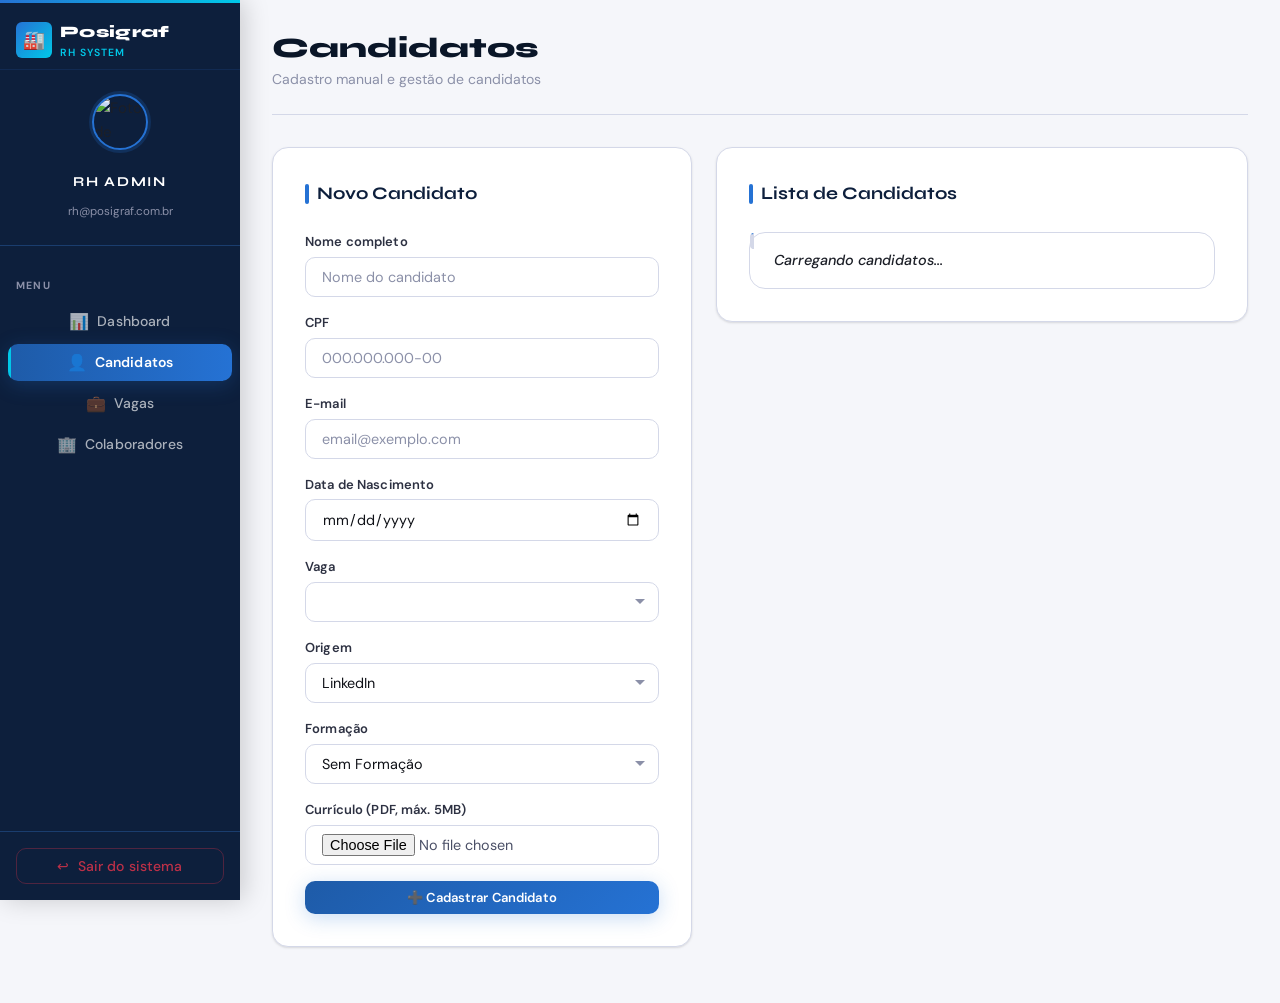
==== cadastro.html @ 5c3bd885 "Adicionando os arquivos do projeto RH Consta index.html, arquivos responsivos, sistema de interligaç" ====
<!DOCTYPE html>
<!--
  ============================================================
  SISTEMA DE RH - POSIGRAF
  Página: Cadastro Manual de Candidatos (cadastro.html)
  ============================================================
  Descrição:
    Permite ao time de RH cadastrar candidatos manualmente,
    sem depender do formulário público de inscrição. Inclui
    listagem dos candidatos existentes com ações de status,
    upload de currículo, seleção de vaga e indicação.

  Dependências:
    - style.css     : Estilos globais do sistema
    - supabase-js   : Cliente do banco de dados
    - cadastro.js   : Lógica de cadastro e listagem
  ============================================================
-->
<html lang="pt-br">
<head>
  <meta charset="UTF-8">
  <meta name="viewport" content="width=device-width, initial-scale=1.0">
  <title>Candidatos — RH Posigraf</title>
  <link rel="stylesheet" href="style.css">
</head>
<body>

<button class="btn-menu-mobile" onclick="toggleSidebar()" aria-label="Abrir menu">☰</button>
<div class="sidebar-overlay" id="sidebarOverlay" onclick="toggleSidebar()"></div>

<!-- =====================================================
     SIDEBAR
===================================================== -->
<nav id="sidebar" role="navigation" aria-label="Menu principal">

  <div class="sidebar-logo">
    <div class="sidebar-logo-icon">🏭</div>
    <div>
      <div class="sidebar-logo-texto">Posigraf</div>
      <div class="sidebar-logo-sub">RH System</div>
    </div>
  </div>

  <div class="sidebar-perfil">
    <img id="fotoPerfil" src="https://img.bgstatic.com/multiLang/web/605120c4719cc92a226e9ac6f3049631.jpg" alt="Foto de perfil">
    <div id="nomePerfil" class="nav-secao-titulo" style="color:white;font-size:.85rem;">RH Admin</div>
    <div id="emailPerfil" class="texto-muted" style="font-size:.72rem;">rh@posigraf.com.br</div>
  </div>

  <div class="sidebar-nav">
    <span class="nav-secao-titulo">Menu</span>

    <button class="nav-btn" onclick="irDashboard()">
      <span class="nav-icon">📊</span> Dashboard
    </button>

    <button class="nav-btn ativo" onclick="void(0)">
      <span class="nav-icon">👤</span> Candidatos
    </button>

    <button class="nav-btn" onclick="location.href='vagas.html'">
      <span class="nav-icon">💼</span> Vagas
    </button>

    <button class="nav-btn" onclick="location.href='colaboradores.html'">
      <span class="nav-icon">🏢</span> Colaboradores
    </button>
  </div>

  <div class="sidebar-footer">
    <button class="btn-logout" onclick="logout()">
      <span>↩</span> Sair do sistema
    </button>
  </div>
</nav>

<!-- =====================================================
     CONTEÚDO PRINCIPAL
===================================================== -->
<main id="conteudo">

  <div class="topbar">
    <div>
      <h1 class="topbar-titulo">Candidatos</h1>
      <p class="topbar-subtitulo">Cadastro manual e gestão de candidatos</p>
    </div>
  </div>

  <!-- Grid: formulário + lista -->
  <div style="display:grid; grid-template-columns: 420px 1fr; gap:24px; align-items:start;">

    <!-- ===== FORMULÁRIO DE CADASTRO ===== -->
    <div class="card">
      <div class="card-titulo">Novo Candidato</div>

      <div class="form-grid">
        <!-- Dados pessoais -->
        <div class="form-grupo">
          <label for="nome">Nome completo</label>
          <input type="text" id="nome" placeholder="Nome do candidato">
        </div>

        <div class="form-grupo">
          <label for="cpf">CPF</label>
          <input type="text" id="cpf" placeholder="000.000.000-00">
        </div>

        <div class="form-grupo">
          <label for="email">E-mail</label>
          <input type="email" id="email" placeholder="email@exemplo.com">
        </div>

        <div class="form-grupo">
          <label for="data_nascimento">Data de Nascimento</label>
          <input type="date" id="data_nascimento">
        </div>

        <div class="form-grupo full">
          <label for="vaga">Vaga</label>
          <select id="vaga"></select>
        </div>

        <!-- Origem do candidato -->
        <div class="form-grupo full">
          <label for="origem">Origem</label>
          <select id="origem" onchange="verificarOrigem()">
            <option value="linkedin">LinkedIn</option>
            <option value="indeed">Indeed</option>
            <option value="github">GitHub</option>
            <option value="gupy">Gupy</option>
            <option value="site">Site da empresa</option>
            <option value="indicacao">Indicação</option>
            <option value="outro">Outro</option>
          </select>
        </div>

        <!-- Campos de indicação (visíveis condicionalmente) -->
        <div id="indicacaoFields" class="campo-condicional full">
          <div class="form-grupo">
            <label for="email_indicador">E-mail corporativo do indicador</label>
            <input type="email" id="email_indicador" placeholder="colaborador@posigraf.com.br" onchange="buscarIndicador()">
          </div>
          <div class="form-grupo">
            <label for="quem_indicou">Nome do colaborador</label>
            <input type="text" id="quem_indicou" placeholder="Preenchido automaticamente" readonly>
          </div>
        </div>

        <!-- Nível de formação -->
        <div class="form-grupo full">
          <label for="tipo_formacao">Formação</label>
          <select id="tipo_formacao">
            <option value="sem_formacao" selected>Sem Formação</option>
            <option value="ensino_medio">Ensino Médio</option>
            <option value="ensino_medio_integrado">Ensino Médio Integrado</option>
            <option value="curso_tecnico">Curso Técnico</option>
            <option value="graduacao">Graduação</option>
            <option value="pos_graduacao">Pós-Graduação</option>
          </select>
        </div>

        <!-- Detalhes da formação (condicionais) -->
        <div id="camposFormacaoDetalhes" class="campo-condicional full">
          <div class="form-grupo">
            <label for="tipo_instituicao">Tipo de Instituição</label>
            <select id="tipo_instituicao">
              <option value="">Selecione</option>
            </select>
          </div>
          <div class="form-grupo">
            <label for="instituicao">Nome da Instituição</label>
            <input type="text" id="instituicao" placeholder="Ex: UTFPR, SENAI">
          </div>
          <div class="form-grupo">
            <label for="curso">Curso</label>
            <input type="text" id="curso" placeholder="Ex: Engenharia Elétrica">
          </div>
        </div>

        <!-- Upload de currículo -->
        <div class="form-grupo full">
          <label for="curriculo">Currículo (PDF, máx. 5MB)</label>
          <input type="file" id="curriculo" accept=".pdf">
        </div>

      </div>

      <!-- Botão de cadastro -->
      <button class="btn-primario mt-md" style="width:100%;" onclick="cadastrar()">
        ➕ Cadastrar Candidato
      </button>
    </div>

    <!-- ===== LISTA DE CANDIDATOS ===== -->
    <div class="card">
      <div class="card-titulo">Lista de Candidatos</div>
      <ul id="lista">
        <li class="loading">Carregando candidatos...</li>
      </ul>
    </div>

  </div>
</main>

<script src="https://cdn.jsdelivr.net/npm/@supabase/supabase-js"></script>
<script src="cadastro.js"></script>
<script>
  function toggleSidebar() {
    document.getElementById('sidebar').classList.toggle('aberta');
    document.getElementById('sidebarOverlay').classList.toggle('visivel');
  }

  /**
   * Atualiza a visibilidade do campo de indicação com base na origem selecionada.
   * Reutiliza a lógica de verificarOrigem() do cadastro.js mas adiciona a classe CSS.
   */
  document.getElementById('origem').addEventListener('change', function() {
    const div = document.getElementById('indicacaoFields');
    div.classList.toggle('visivel', this.value === 'indicacao');
  });
</script>
</body>
</html>
---- style.css ----
/**
 * ============================================================
 * SISTEMA DE RH - POSIGRAF
 * Folha de Estilos Global (style.css)
 * ============================================================
 *
 * Descrição:
 *   Arquivo de estilos compartilhado por todas as páginas
 *   administrativas do sistema de Recursos Humanos da Posigraf.
 *   Define a identidade visual, o sistema de cores, tipografia,
 *   componentes reutilizáveis e o layout base com sidebar.
 *
 * Arquitetura:
 *   - Variáveis CSS (Design Tokens)
 *   - Reset e Base
 *   - Layout (Sidebar + Conteúdo)
 *   - Componentes (Cards, Botões, Inputs, Tabelas, Badges)
 *   - Utilitários
 *   - Responsividade
 *
 * Identidade Visual:
 *   Paleta baseada no azul institucional Posigraf, com acentos
 *   em ciano e tons neutros escuros para contraste adequado.
 *
 * Autor: Sistema RH Posigraf
 * ============================================================
 */

/* ============================================================
   1. IMPORTS DE FONTES
   Importação de família tipográfica do Google Fonts.
   - "Syne": display, para títulos e headings.
   - "DM Sans": corpo de texto, leitura confortável em telas.
   ============================================================ */
@import url('https://fonts.googleapis.com/css2?family=Syne:wght@400;600;700;800&family=DM+Sans:wght@300;400;500;600&display=swap');

/* ============================================================
   2. DESIGN TOKENS (Variáveis CSS)
   Centraliza todos os valores de design para fácil manutenção
   e consistência visual entre os componentes.
   ============================================================ */
:root {
  /* --- Paleta Principal --- */
  --azul-900: #0a1628;       /* Fundo sidebar profundo */
  --azul-800: #0d1f3c;       /* Sidebar base */
  --azul-700: #112a52;       /* Sidebar hover suave */
  --azul-600: #1a3d6e;       /* Bordas e divisores */
  --azul-500: #1e5ba8;       /* Cor primária da marca */
  --azul-400: #2572d4;       /* Botões e links */
  --azul-300: #4a90e2;       /* Hover de botões */
  --azul-100: #d6e8ff;       /* Backgrounds suaves */
  --azul-50:  #eef4ff;       /* Backgrounds muito suaves */

  /* --- Acento Ciano --- */
  --ciano-500: #00c8e8;
  --ciano-400: #22daf5;
  --ciano-100: #ccf5fc;

  /* --- Neutros --- */
  --neutro-900: #0f1117;
  --neutro-800: #1c1f27;
  --neutro-700: #2d3142;
  --neutro-600: #4a4f66;
  --neutro-400: #8b90a8;
  --neutro-200: #d4d8e8;
  --neutro-100: #eceef5;
  --neutro-50:  #f5f6fa;
  --branco: #ffffff;

  /* --- Semânticas --- */
  --sucesso: #0fba72;
  --sucesso-bg: #e8faf3;
  --erro: #e8344b;
  --erro-bg: #fdeaed;
  --aviso: #f5a623;
  --aviso-bg: #fef6e4;
  --info: var(--azul-400);
  --info-bg: var(--azul-50);

  /* --- Tipografia --- */
  --fonte-display: 'Syne', sans-serif;
  --fonte-corpo: 'DM Sans', sans-serif;

  /* --- Espaçamentos --- */
  --espaco-xs:  4px;
  --espaco-sm:  8px;
  --espaco-md:  16px;
  --espaco-lg:  24px;
  --espaco-xl:  32px;
  --espaco-2xl: 48px;

  /* --- Bordas --- */
  --raio-sm: 6px;
  --raio-md: 10px;
  --raio-lg: 16px;
  --raio-xl: 24px;
  --raio-pill: 9999px;

  /* --- Sombras --- */
  --sombra-sm: 0 1px 3px rgba(0,0,0,0.08), 0 1px 2px rgba(0,0,0,0.06);
  --sombra-md: 0 4px 16px rgba(10, 30, 70, 0.10);
  --sombra-lg: 0 8px 32px rgba(10, 30, 70, 0.16);
  --sombra-azul: 0 4px 20px rgba(37, 114, 212, 0.25);

  /* --- Transições --- */
  --transicao: 0.2s ease;
  --transicao-lenta: 0.35s cubic-bezier(0.4, 0, 0.2, 1);

  /* --- Sidebar --- */
  --sidebar-largura: 240px;
  --sidebar-largura-min: 72px;
}

/* ============================================================
   3. RESET E BASE
   Normaliza comportamentos padrão do navegador e define
   estilos fundamentais do documento.
   ============================================================ */
*, *::before, *::after {
  box-sizing: border-box;
  margin: 0;
  padding: 0;
}

html {
  font-size: 16px;
  scroll-behavior: smooth;
  -webkit-text-size-adjust: 100%;
}

body {
  font-family: var(--fonte-corpo);
  font-size: 0.9375rem;
  color: var(--neutro-800);
  background: var(--neutro-50);
  line-height: 1.6;
  min-height: 100vh;
  display: flex;
  overflow-x: hidden;
}

/* ============================================================
   4. LAYOUT PRINCIPAL
   Estrutura de duas colunas: sidebar fixa + área de conteúdo
   com scroll independente.
   ============================================================ */

/* --- Wrapper geral --- */
.app-wrapper {
  display: flex;
  width: 100%;
  min-height: 100vh;
}

/* --- SIDEBAR --- */
#sidebar {
  width: var(--sidebar-largura);
  min-height: 100vh;
  background: var(--azul-800);
  display: flex;
  flex-direction: column;
  position: fixed;
  top: 0;
  left: 0;
  bottom: 0;
  z-index: 100;
  transition: width var(--transicao-lenta);
  overflow: hidden;
  box-shadow: 4px 0 24px rgba(0,0,0,0.18);
}

/* Linha decorativa superior da sidebar */
#sidebar::before {
  content: '';
  display: block;
  height: 3px;
  background: linear-gradient(90deg, var(--azul-400), var(--ciano-500));
  flex-shrink: 0;
}

/* --- Área do perfil no topo da sidebar --- */
.sidebar-perfil {
  padding: var(--espaco-lg) var(--espaco-md);
  border-bottom: 1px solid var(--azul-600);
  display: flex;
  flex-direction: column;
  align-items: center;
  gap: var(--espaco-sm);
}

/* --- Avatar do perfil --- */
#fotoPerfil {
  width: 56px;
  height: 56px;
  border-radius: var(--raio-pill);
  object-fit: cover;
  border: 2px solid var(--azul-400);
  box-shadow: 0 0 0 3px rgba(37,114,212,0.2);
}

/* --- Nome e e-mail no perfil --- */
#nomePerfil {
  font-family: var(--fonte-display);
  font-size: 0.9rem;
  font-weight: 700;
  color: var(--branco);
  text-align: center;
  line-height: 1.2;
}

#emailPerfil {
  font-size: 0.72rem;
  color: var(--neutro-400);
  text-align: center;
  white-space: nowrap;
  overflow: hidden;
  text-overflow: ellipsis;
  max-width: 200px;
}

/* --- Logo / Marca na sidebar --- */
.sidebar-logo {
  padding: var(--espaco-md) var(--espaco-md) var(--espaco-sm);
  display: flex;
  align-items: center;
  gap: var(--espaco-sm);
  border-bottom: 1px solid var(--azul-700);
}

.sidebar-logo-icon {
  width: 36px;
  height: 36px;
  background: linear-gradient(135deg, var(--azul-400), var(--ciano-500));
  border-radius: var(--raio-sm);
  display: flex;
  align-items: center;
  justify-content: center;
  font-size: 1.1rem;
  flex-shrink: 0;
}

.sidebar-logo-texto {
  font-family: var(--fonte-display);
  font-size: 1rem;
  font-weight: 800;
  color: var(--branco);
  letter-spacing: 0.02em;
}

.sidebar-logo-sub {
  font-size: 0.65rem;
  color: var(--ciano-500);
  font-weight: 600;
  letter-spacing: 0.1em;
  text-transform: uppercase;
}

/* --- Navegação da sidebar --- */
.sidebar-nav {
  flex: 1;
  padding: var(--espaco-md) var(--espaco-sm);
  display: flex;
  flex-direction: column;
  gap: var(--espaco-xs);
  overflow-y: auto;
}

/* Grupo de itens de nav com título de seção */
.nav-secao-titulo {
  font-size: 0.65rem;
  font-weight: 700;
  letter-spacing: 0.12em;
  text-transform: uppercase;
  color: var(--neutro-400);
  padding: var(--espaco-sm) var(--espaco-sm) var(--espaco-xs);
  margin-top: var(--espaco-sm);
}

/* --- Botões de navegação da sidebar --- */
.nav-btn {
  display: flex;
  align-items: center;
  gap: var(--espaco-sm);
  padding: var(--espaco-sm) var(--espaco-md);
  border-radius: var(--raio-md);
  border: none;
  background: transparent;
  color: rgba(255,255,255,0.65);
  font-family: var(--fonte-corpo);
  font-size: 0.875rem;
  font-weight: 500;
  cursor: pointer;
  width: 100%;
  text-align: left;
  transition: background var(--transicao), color var(--transicao), transform var(--transicao);
  position: relative;
  overflow: hidden;
  white-space: nowrap;
}

.nav-btn .nav-icon {
  font-size: 1rem;
  flex-shrink: 0;
  width: 20px;
  text-align: center;
}

.nav-btn:hover {
  background: var(--azul-700);
  color: var(--branco);
  transform: translateX(2px);
}

/* Classe aplicada via JS para indicar página ativa */
.nav-btn.ativo {
  background: linear-gradient(90deg, var(--azul-500), var(--azul-400));
  color: var(--branco);
  font-weight: 600;
  box-shadow: var(--sombra-azul);
}

.nav-btn.ativo::before {
  content: '';
  position: absolute;
  left: 0; top: 0; bottom: 0;
  width: 3px;
  background: var(--ciano-500);
  border-radius: 0 2px 2px 0;
}

/* --- Área de logout no rodapé da sidebar --- */
.sidebar-footer {
  padding: var(--espaco-md);
  border-top: 1px solid var(--azul-600);
}

.btn-logout {
  display: flex;
  align-items: center;
  gap: var(--espaco-sm);
  width: 100%;
  padding: var(--espaco-sm) var(--espaco-md);
  border-radius: var(--raio-md);
  border: 1px solid rgba(232, 52, 75, 0.3);
  background: transparent;
  color: rgba(232, 52, 75, 0.8);
  font-family: var(--fonte-corpo);
  font-size: 0.875rem;
  font-weight: 500;
  cursor: pointer;
  transition: all var(--transicao);
  white-space: nowrap;
}

.btn-logout:hover {
  background: rgba(232, 52, 75, 0.1);
  color: var(--erro);
  border-color: var(--erro);
}

/* --- ÁREA DE CONTEÚDO PRINCIPAL --- */
#conteudo {
  flex: 1;
  margin-left: var(--sidebar-largura);
  padding: var(--espaco-xl);
  min-height: 100vh;
  transition: margin-left var(--transicao-lenta);
  max-width: calc(100vw - var(--sidebar-largura));
}

/* ============================================================
   5. TOPBAR (Cabeçalho das páginas)
   Barra superior dentro da área de conteúdo com título
   da página e ações contextuais.
   ============================================================ */
.topbar {
  display: flex;
  align-items: center;
  justify-content: space-between;
  margin-bottom: var(--espaco-xl);
  padding-bottom: var(--espaco-lg);
  border-bottom: 1px solid var(--neutro-200);
}

.topbar-titulo {
  font-family: var(--fonte-display);
  font-size: 1.75rem;
  font-weight: 800;
  color: var(--azul-900);
  line-height: 1.2;
}

.topbar-subtitulo {
  font-size: 0.875rem;
  color: var(--neutro-400);
  margin-top: 2px;
}

/* ============================================================
   6. CARDS E PAINÉIS
   Componente de contêiner com elevação visual para agrupar
   seções de conteúdo relacionadas.
   ============================================================ */
.card {
  background: var(--branco);
  border-radius: var(--raio-lg);
  padding: var(--espaco-xl);
  box-shadow: var(--sombra-sm);
  border: 1px solid var(--neutro-200);
  margin-bottom: var(--espaco-lg);
}

.card-titulo {
  font-family: var(--fonte-display);
  font-size: 1.1rem;
  font-weight: 700;
  color: var(--azul-800);
  margin-bottom: var(--espaco-lg);
  display: flex;
  align-items: center;
  gap: var(--espaco-sm);
}

.card-titulo::before {
  content: '';
  display: inline-block;
  width: 4px;
  height: 1.1em;
  background: var(--azul-400);
  border-radius: 2px;
}

/* --- Cards de métricas do Dashboard --- */
.metricas-grid {
  display: grid;
  grid-template-columns: repeat(auto-fit, minmax(160px, 1fr));
  gap: var(--espaco-md);
  margin-bottom: var(--espaco-lg);
}

.metrica-card {
  background: var(--branco);
  border-radius: var(--raio-lg);
  padding: var(--espaco-lg);
  border: 1px solid var(--neutro-200);
  box-shadow: var(--sombra-sm);
  transition: box-shadow var(--transicao), transform var(--transicao);
  cursor: default;
}

.metrica-card:hover {
  box-shadow: var(--sombra-md);
  transform: translateY(-2px);
}

.metrica-card-label {
  font-size: 0.75rem;
  font-weight: 600;
  color: var(--neutro-400);
  text-transform: uppercase;
  letter-spacing: 0.08em;
  margin-bottom: var(--espaco-xs);
}

.metrica-card-valor {
  font-family: var(--fonte-display);
  font-size: 2rem;
  font-weight: 800;
  color: var(--azul-800);
  line-height: 1;
}

.metrica-card.azul    { border-top: 3px solid var(--azul-400); }
.metrica-card.verde   { border-top: 3px solid var(--sucesso); }
.metrica-card.vermelho{ border-top: 3px solid var(--erro); }
.metrica-card.ciano   { border-top: 3px solid var(--ciano-500); }

/* ============================================================
   7. BOTÕES
   Sistema de botões com variantes semânticas.
   ============================================================ */
button, .btn {
  display: inline-flex;
  align-items: center;
  justify-content: center;
  gap: var(--espaco-xs);
  padding: var(--espaco-sm) var(--espaco-md);
  border-radius: var(--raio-md);
  border: none;
  font-family: var(--fonte-corpo);
  font-size: 0.8125rem;
  font-weight: 600;
  cursor: pointer;
  transition: all var(--transicao);
  white-space: nowrap;
  text-decoration: none;
  letter-spacing: 0.01em;
}

/* Botão primário — ações principais */
.btn-primario, button.btn-primario {
  background: linear-gradient(135deg, var(--azul-500), var(--azul-400));
  color: var(--branco);
  box-shadow: var(--sombra-azul);
}
.btn-primario:hover {
  background: linear-gradient(135deg, var(--azul-400), var(--azul-300));
  transform: translateY(-1px);
  box-shadow: 0 6px 24px rgba(37,114,212,0.35);
}

/* Botão secundário — ações de suporte */
.btn-secundario {
  background: var(--azul-50);
  color: var(--azul-500);
  border: 1px solid var(--azul-100);
}
.btn-secundario:hover {
  background: var(--azul-100);
  border-color: var(--azul-300);
}

/* Botão sucesso — aprovar, confirmar */
.btn-sucesso {
  background: var(--sucesso-bg);
  color: var(--sucesso);
  border: 1px solid rgba(15, 186, 114, 0.2);
}
.btn-sucesso:hover {
  background: var(--sucesso);
  color: var(--branco);
}

/* Botão perigo — excluir, reprovar */
.btn-perigo {
  background: var(--erro-bg);
  color: var(--erro);
  border: 1px solid rgba(232, 52, 75, 0.2);
}
.btn-perigo:hover {
  background: var(--erro);
  color: var(--branco);
}

/* Botão aviso — reabrir, reativar */
.btn-aviso {
  background: var(--aviso-bg);
  color: var(--aviso);
  border: 1px solid rgba(245, 166, 35, 0.2);
}
.btn-aviso:hover {
  background: var(--aviso);
  color: var(--branco);
}

/* Botão neutro — ações secundárias genéricas */
.btn-neutro {
  background: var(--neutro-100);
  color: var(--neutro-700);
  border: 1px solid var(--neutro-200);
}
.btn-neutro:hover {
  background: var(--neutro-200);
  color: var(--neutro-900);
}

/* Grupo de botões em linha */
.btn-grupo {
  display: flex;
  flex-wrap: wrap;
  gap: var(--espaco-xs);
  margin-top: var(--espaco-sm);
}

/* ============================================================
   8. FORMULÁRIOS
   Estilos para campos de entrada, selects, textareas e labels.
   ============================================================ */
.form-grid {
  display: grid;
  grid-template-columns: repeat(auto-fit, minmax(240px, 1fr));
  gap: var(--espaco-md);
}

.form-grupo {
  display: flex;
  flex-direction: column;
  gap: var(--espaco-xs);
}

.form-grupo.full {
  grid-column: 1 / -1;
}

label, .form-label {
  font-size: 0.8125rem;
  font-weight: 600;
  color: var(--neutro-700);
  letter-spacing: 0.01em;
}

input[type="text"],
input[type="email"],
input[type="number"],
input[type="date"],
input[type="file"],
select,
textarea {
  width: 100%;
  padding: 10px var(--espaco-md);
  border: 1.5px solid var(--neutro-200);
  border-radius: var(--raio-md);
  background: var(--branco);
  font-family: var(--fonte-corpo);
  font-size: 0.9rem;
  color: var(--neutro-900);
  transition: border-color var(--transicao), box-shadow var(--transicao);
  outline: none;
  appearance: none;
  -webkit-appearance: none;
}

input:focus,
select:focus,
textarea:focus {
  border-color: var(--azul-400);
  box-shadow: 0 0 0 3px rgba(37, 114, 212, 0.12);
}

input::placeholder,
textarea::placeholder {
  color: var(--neutro-400);
}

select {
  background-image: url("data:image/svg+xml,%3Csvg xmlns='http://www.w3.org/2000/svg' width='12' height='12' viewBox='0 0 12 12'%3E%3Cpath fill='%238b90a8' d='M6 8L1 3h10z'/%3E%3C/svg%3E");
  background-repeat: no-repeat;
  background-position: right 12px center;
  padding-right: 36px;
  cursor: pointer;
}

textarea {
  resize: vertical;
  min-height: 90px;
  line-height: 1.6;
}

input[type="file"] {
  padding: 8px var(--espaco-md);
  cursor: pointer;
  color: var(--neutro-600);
}

/* Campo de busca/filtro */
.campo-busca-wrapper {
  display: flex;
  gap: var(--espaco-sm);
  flex-wrap: wrap;
  align-items: center;
  margin-bottom: var(--espaco-lg);
}

.campo-busca-wrapper input,
.campo-busca-wrapper select {
  max-width: 240px;
  flex: 1;
}

/* ============================================================
   9. LISTA DE CANDIDATOS / COLABORADORES
   Estilos para as listas que exibem registros do banco
   com ações inline.
   ============================================================ */
#lista {
  list-style: none;
  display: flex;
  flex-direction: column;
  gap: var(--espaco-sm);
}

#lista li {
  background: var(--branco);
  border: 1px solid var(--neutro-200);
  border-radius: var(--raio-lg);
  padding: var(--espaco-md) var(--espaco-lg);
  display: flex;
  flex-wrap: wrap;
  align-items: center;
  gap: var(--espaco-sm);
  transition: box-shadow var(--transicao), border-color var(--transicao);
  position: relative;
  font-size: 0.9rem;
  font-weight: 500;
  color: var(--neutro-800);
}

#lista li:hover {
  box-shadow: var(--sombra-md);
  border-color: var(--azul-100);
}

/* Indicador colorido no lado esquerdo do item */
#lista li::before {
  content: '';
  position: absolute;
  left: 0; top: 0; bottom: 0;
  width: 4px;
  border-radius: var(--raio-lg) 0 0 var(--raio-lg);
  background: var(--neutro-200);
}

/* Estados de cor via JS */
#lista li[data-status="aprovado"]::before  { background: var(--sucesso); }
#lista li[data-status="reprovado"]::before { background: var(--erro); }
#lista li[data-status="em_processo"]::before { background: var(--aviso); }

/* Painel de detalhes expansível */
.detalhe-panel {
  width: 100%;
  background: var(--azul-50);
  border-radius: var(--raio-md);
  padding: var(--espaco-md);
  margin-top: var(--espaco-sm);
  border: 1px solid var(--azul-100);
  font-size: 0.875rem;
  line-height: 1.8;
  color: var(--neutro-700);
}

.detalhe-panel p {
  margin: 0;
}

.detalhe-panel strong {
  color: var(--azul-700);
  font-weight: 600;
}

/* ============================================================
   10. BADGES E TAGS DE STATUS
   Componentes de indicação visual de estado.
   ============================================================ */
.badge {
  display: inline-flex;
  align-items: center;
  padding: 3px 10px;
  border-radius: var(--raio-pill);
  font-size: 0.72rem;
  font-weight: 700;
  letter-spacing: 0.04em;
  text-transform: uppercase;
}

.badge-sucesso  { background: var(--sucesso-bg);  color: var(--sucesso); }
.badge-erro     { background: var(--erro-bg);     color: var(--erro); }
.badge-aviso    { background: var(--aviso-bg);    color: var(--aviso); }
.badge-info     { background: var(--info-bg);     color: var(--info); }
.badge-neutro   { background: var(--neutro-100);  color: var(--neutro-600); }

/* ============================================================
   11. GRÁFICOS
   Contêiner do canvas do Chart.js com tamanho definido.
   ============================================================ */
.grafico-wrapper {
  width: 100%;
  max-width: 340px;
  margin: 0 auto;
}

/* ============================================================
   12. INFO DE VAGA (inscricao.html)
   Painel que exibe os detalhes da vaga selecionada no
   formulário de inscrição público.
   ============================================================ */
#infoVaga {
  background: var(--azul-50);
  border: 1px solid var(--azul-100);
  border-radius: var(--raio-md);
  padding: var(--espaco-md);
  margin-top: var(--espaco-sm);
  font-size: 0.875rem;
  color: var(--neutro-700);
  line-height: 1.8;
}

#infoVaga p { margin: 0; }
#infoVaga strong { color: var(--azul-700); }
#infoVaga hr { border: none; border-top: 1px solid var(--azul-100); margin: var(--espaco-sm) 0; }

/* ============================================================
   13. LOADING STATE
   Feedback visual para operações assíncronas.
   ============================================================ */
.loading {
  display: flex;
  align-items: center;
  gap: var(--espaco-sm);
  color: var(--neutro-400);
  font-style: italic;
  font-size: 0.875rem;
  padding: var(--espaco-lg);
}

.loading::before {
  content: '';
  width: 16px;
  height: 16px;
  border: 2px solid var(--neutro-200);
  border-top-color: var(--azul-400);
  border-radius: 50%;
  animation: spin 0.7s linear infinite;
}

@keyframes spin {
  to { transform: rotate(360deg); }
}

/* ============================================================
   14. ANIMAÇÃO DE ENTRADA DE PÁGINA
   ============================================================ */
@keyframes fadeIn {
  from { opacity: 0; transform: translateY(12px); }
  to   { opacity: 1; transform: translateY(0); }
}

#conteudo {
  animation: fadeIn 0.3s ease forwards;
}

/* ============================================================
   15. RESPONSIVIDADE
   Adaptações para dispositivos móveis e tablets.
   A sidebar colapsa em telas pequenas, mostrando overlay.
   ============================================================ */

/* --- Botão hamburguer (visível apenas em mobile) --- */
.btn-menu-mobile {
  display: none;
  position: fixed;
  top: var(--espaco-md);
  left: var(--espaco-md);
  z-index: 200;
  width: 40px;
  height: 40px;
  border-radius: var(--raio-sm);
  background: var(--azul-800);
  color: var(--branco);
  border: none;
  font-size: 1.2rem;
  cursor: pointer;
  box-shadow: var(--sombra-md);
}

/* --- Overlay escuro atrás da sidebar em mobile --- */
.sidebar-overlay {
  display: none;
  position: fixed;
  inset: 0;
  background: rgba(0,0,0,0.45);
  z-index: 99;
}

@media (max-width: 900px) {
  #sidebar {
    transform: translateX(-100%);
    transition: transform var(--transicao-lenta);
    z-index: 150;
  }

  #sidebar.aberta {
    transform: translateX(0);
  }

  .sidebar-overlay.visivel {
    display: block;
  }

  .btn-menu-mobile {
    display: flex;
    align-items: center;
    justify-content: center;
  }

  #conteudo {
    margin-left: 0;
    max-width: 100%;
    padding: var(--espaco-lg) var(--espaco-md);
    padding-top: calc(var(--espaco-xl) + 48px);
  }

  .topbar-titulo {
    font-size: 1.4rem;
  }

  .metricas-grid {
    grid-template-columns: repeat(2, 1fr);
  }
}

@media (max-width: 480px) {
  .form-grid {
    grid-template-columns: 1fr;
  }

  .campo-busca-wrapper input,
  .campo-busca-wrapper select {
    max-width: 100%;
  }

  .metricas-grid {
    grid-template-columns: 1fr 1fr;
  }

  #lista li {
    padding: var(--espaco-sm) var(--espaco-md);
  }
}

/* ============================================================
   16. SCROLLBAR CUSTOMIZADA (Webkit)
   ============================================================ */
::-webkit-scrollbar {
  width: 6px;
  height: 6px;
}
::-webkit-scrollbar-track {
  background: var(--neutro-100);
}
::-webkit-scrollbar-thumb {
  background: var(--neutro-200);
  border-radius: 3px;
}
::-webkit-scrollbar-thumb:hover {
  background: var(--azul-300);
}

/* ============================================================
   17. LINKS
   ============================================================ */
a {
  color: var(--azul-400);
  text-decoration: none;
  transition: color var(--transicao);
}
a:hover {
  color: var(--ciano-500);
  text-decoration: underline;
}

/* ============================================================
   18. DIVISORES E ESPAÇADORES
   ============================================================ */
hr {
  border: none;
  border-top: 1px solid var(--neutro-200);
  margin: var(--espaco-lg) 0;
}

/* ============================================================
   19. UTILITÁRIOS
   Classes auxiliares de uso geral.
   ============================================================ */
.mt-sm { margin-top: var(--espaco-sm); }
.mt-md { margin-top: var(--espaco-md); }
.mt-lg { margin-top: var(--espaco-lg); }
.mb-lg { margin-bottom: var(--espaco-lg); }

.texto-muted   { color: var(--neutro-400); font-size: 0.875rem; }
.texto-sucesso { color: var(--sucesso); }
.texto-erro    { color: var(--erro); }
.texto-aviso   { color: var(--aviso); }

.hidden { display: none !important; }

/* Wrapper para campos que aparecem/somem dinamicamente */
.campo-condicional {
  display: none;
  margin-top: var(--espaco-sm);
}
.campo-condicional.visivel {
  display: flex;
  flex-direction: column;
  gap: var(--espaco-xs);
}
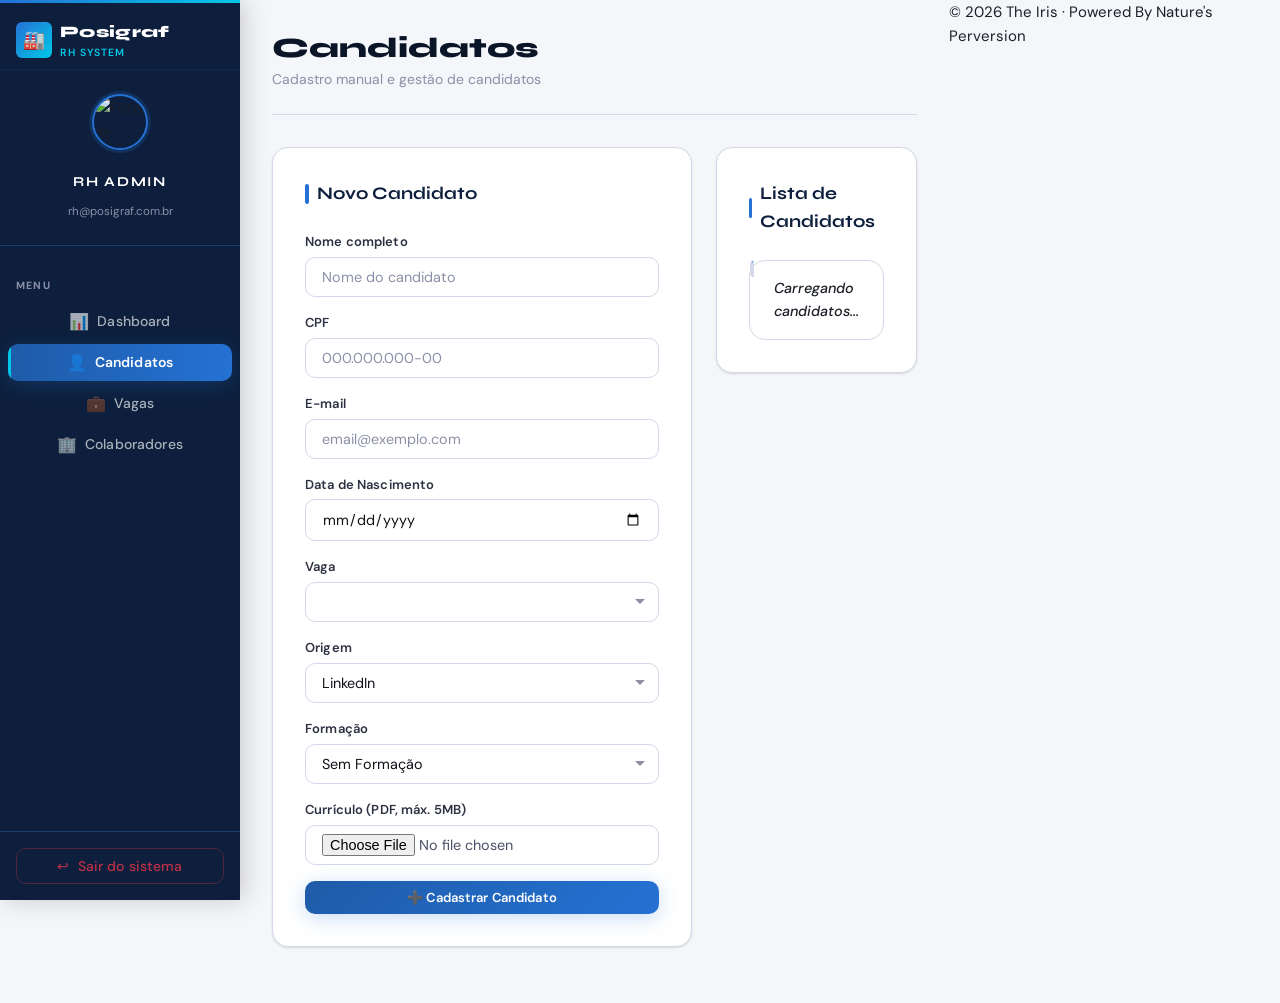
==== commit d2a24961: "Update cadastro.html NP'S API" ====
--- a/cadastro.html
+++ b/cadastro.html
@@ -202,6 +202,11 @@
   </div>
 </main>
 
+    <!-- Rodapé público -->
+  <p class="inscricao-footer">
+    © 2026 The Iris · Powered By Nature's Perversion
+  </p>
+
 <script src="https://cdn.jsdelivr.net/npm/@supabase/supabase-js"></script>
 <script src="cadastro.js"></script>
 <script>
